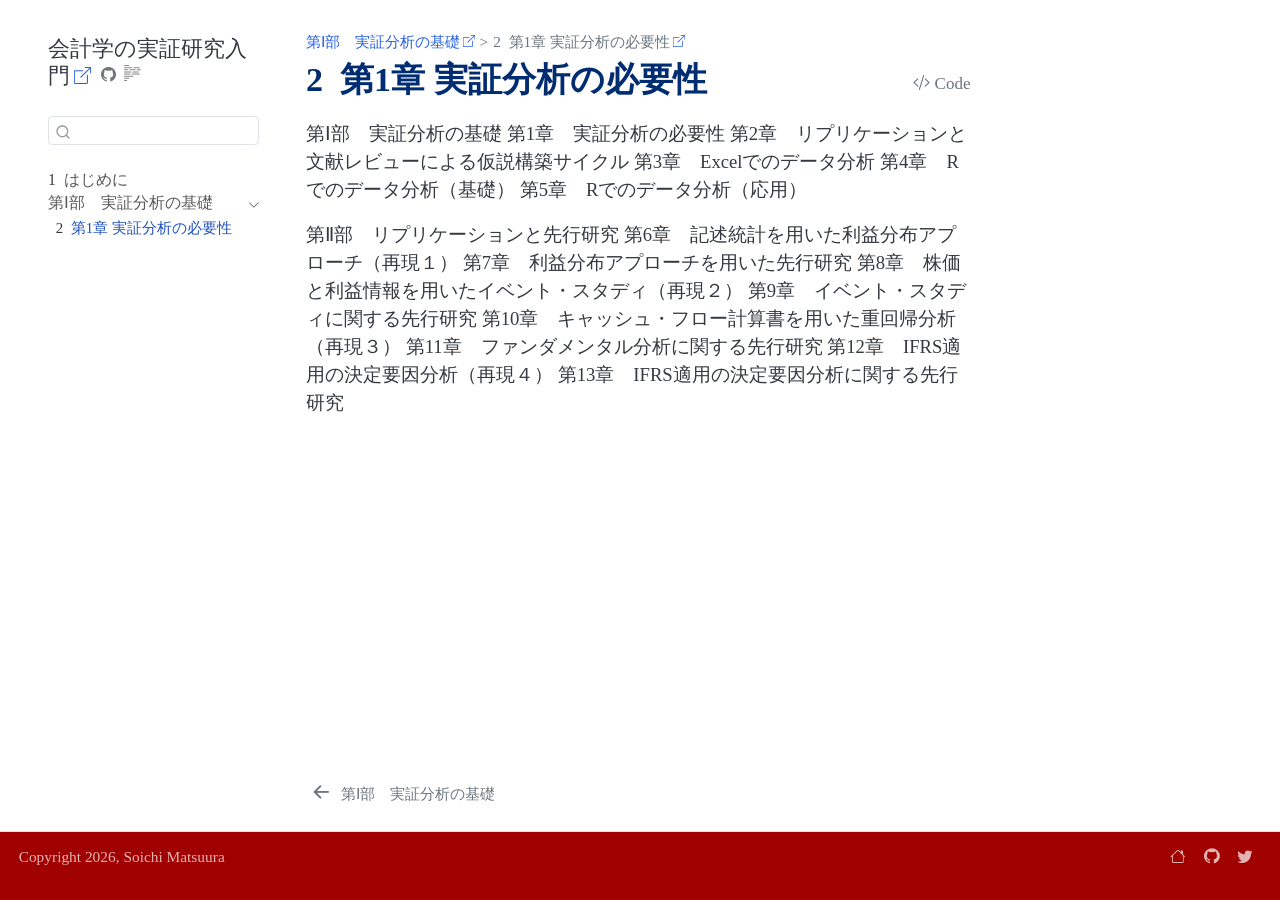
==== docs/chapter01.html @ 0e5f85ee "first commit" ====
<!DOCTYPE html>
<html xmlns="http://www.w3.org/1999/xhtml" lang="en" xml:lang="en"><head>

<meta charset="utf-8">
<meta name="generator" content="quarto-1.9.38">

<meta name="viewport" content="width=device-width, initial-scale=1.0, user-scalable=yes">

<meta name="author" content="Soichi Matsuura">

<title>2&nbsp; 第1章 実証分析の必要性 – 会計学の実証研究入門</title>
<style>
/* Default styles provided by pandoc.
** See https://pandoc.org/MANUAL.html#variables-for-html for config info.
*/
code{white-space: pre-wrap;}
span.smallcaps{font-variant: small-caps;}
div.columns{display: flex; gap: min(4vw, 1.5em);}
div.column{flex: auto; overflow-x: auto;}
div.hanging-indent{margin-left: 1.5em; text-indent: -1.5em;}
ul.task-list{list-style: none;}
ul.task-list li input[type="checkbox"] {
  width: 0.8em;
  margin: 0 0.8em 0.2em -1em; /* quarto-specific, see https://github.com/quarto-dev/quarto-cli/issues/4556 */ 
  vertical-align: middle;
}
/* CSS for syntax highlighting */
html { -webkit-text-size-adjust: 100%; }
pre > code.sourceCode { white-space: pre; position: relative; }
pre > code.sourceCode > span { display: inline-block; line-height: 1.25; }
pre > code.sourceCode > span:empty { height: 1.2em; }
.sourceCode { overflow: visible; }
code.sourceCode > span { color: inherit; text-decoration: inherit; }
div.sourceCode { margin: 1em 0; }
pre.sourceCode { margin: 0; }
@media screen {
div.sourceCode { overflow: auto; }
}
@media print {
pre > code.sourceCode { white-space: pre-wrap; }
pre > code.sourceCode > span { text-indent: -5em; padding-left: 5em; }
}
pre.numberSource code
  { counter-reset: source-line 0; }
pre.numberSource code > span
  { position: relative; left: -4em; counter-increment: source-line; }
pre.numberSource code > span > a:first-child::before
  { content: counter(source-line);
    position: relative; left: -1em; text-align: right; vertical-align: baseline;
    border: none; display: inline-block;
    -webkit-touch-callout: none; -webkit-user-select: none;
    -khtml-user-select: none; -moz-user-select: none;
    -ms-user-select: none; user-select: none;
    padding: 0 4px; width: 4em;
  }
pre.numberSource { margin-left: 3em;  padding-left: 4px; }
div.sourceCode
  {   }
@media screen {
pre > code.sourceCode > span > a:first-child::before { text-decoration: underline; }
}
</style>


<script src="site_libs/quarto-nav/quarto-nav.js"></script>
<script src="site_libs/quarto-nav/headroom.min.js"></script>
<script src="site_libs/clipboard/clipboard.min.js"></script>
<script src="site_libs/quarto-search/autocomplete.umd.js"></script>
<script src="site_libs/quarto-search/fuse.min.js"></script>
<script src="site_libs/quarto-search/quarto-search.js"></script>
<meta name="quarto:offset" content="./">
<link href="./part01.html" rel="prev">
<link href="./img/favicon.ico" rel="icon">
<script src="site_libs/quarto-html/quarto.js" type="module"></script>
<script src="site_libs/quarto-html/tabsets/tabsets.js" type="module"></script>
<script src="site_libs/quarto-html/popper.min.js"></script>
<script src="site_libs/quarto-html/tippy.umd.min.js"></script>
<script src="site_libs/quarto-html/anchor.min.js"></script>
<link href="site_libs/quarto-html/tippy.css" rel="stylesheet">
<link href="site_libs/quarto-html/quarto-syntax-highlighting-5cee525de9e9c723a0ffb6e8c3a362bc.css" rel="stylesheet" class="quarto-color-scheme" id="quarto-text-highlighting-styles">
<link href="site_libs/quarto-html/quarto-syntax-highlighting-dark-69f7bfc42f3ae9ab738005b1049d38df.css" rel="stylesheet" class="quarto-color-scheme quarto-color-alternate" id="quarto-text-highlighting-styles">
<link href="site_libs/quarto-html/quarto-syntax-highlighting-5cee525de9e9c723a0ffb6e8c3a362bc.css" rel="stylesheet" class="quarto-color-scheme-extra" id="quarto-text-highlighting-styles">
<script src="site_libs/bootstrap/bootstrap.min.js"></script>
<link href="site_libs/bootstrap/bootstrap-icons.css" rel="stylesheet">
<link href="site_libs/bootstrap/bootstrap-4821737fae1cfc579e75059a4b0a2faf.min.css" rel="stylesheet" append-hash="true" class="quarto-color-scheme" id="quarto-bootstrap" data-mode="light">
<link href="site_libs/bootstrap/bootstrap-dark-4821737fae1cfc579e75059a4b0a2faf.min.css" rel="stylesheet" append-hash="true" class="quarto-color-scheme quarto-color-alternate" id="quarto-bootstrap" data-mode="light">
<link href="site_libs/bootstrap/bootstrap-4821737fae1cfc579e75059a4b0a2faf.min.css" rel="stylesheet" append-hash="true" class="quarto-color-scheme-extra" id="quarto-bootstrap" data-mode="light">
<script id="quarto-search-options" type="application/json">{
  "location": "sidebar",
  "copy-button": false,
  "collapse-after": 3,
  "panel-placement": "start",
  "type": "textbox",
  "limit": 50,
  "keyboard-shortcut": [
    "f",
    "/",
    "s"
  ],
  "show-item-context": false,
  "language": {
    "search-no-results-text": "No results",
    "search-matching-documents-text": "matching documents",
    "search-copy-link-title": "Copy link to search",
    "search-hide-matches-text": "Hide additional matches",
    "search-more-match-text": "more match in this document",
    "search-more-matches-text": "more matches in this document",
    "search-clear-button-title": "Clear",
    "search-text-placeholder": "",
    "search-detached-cancel-button-title": "Cancel",
    "search-submit-button-title": "Submit",
    "search-label": "Search"
  }
}</script>


<meta name="twitter:title" content="2&nbsp; 第1章 実証分析の必要性 – 会計学の実証研究入門">
<meta name="twitter:description" content="">
<meta name="twitter:card" content="summary">
</head>

<body class="nav-sidebar floating quarto-light">

<div id="quarto-search-results"></div>
  <header id="quarto-header" class="headroom fixed-top">
  <nav class="quarto-secondary-nav">
    <div class="container-fluid d-flex">
      <button type="button" class="quarto-btn-toggle btn" data-bs-toggle="collapse" role="button" data-bs-target=".quarto-sidebar-collapse-item" aria-controls="quarto-sidebar" aria-expanded="false" aria-label="Toggle sidebar navigation" onclick="if (window.quartoToggleHeadroom) { window.quartoToggleHeadroom(); }">
        <i class="bi bi-layout-text-sidebar-reverse"></i>
      </button>
        <nav class="quarto-page-breadcrumbs" aria-label="breadcrumb"><ol class="breadcrumb"><li class="breadcrumb-item"><a href="./part01.html">第Ⅰ部　実証分析の基礎</a></li><li class="breadcrumb-item"><a href="./chapter01.html"><span class="chapter-number">2</span>&nbsp; <span class="chapter-title">第1章 実証分析の必要性</span></a></li></ol></nav>
        <a class="flex-grow-1" role="navigation" data-bs-toggle="collapse" data-bs-target=".quarto-sidebar-collapse-item" aria-controls="quarto-sidebar" aria-expanded="false" aria-label="Toggle sidebar navigation" onclick="if (window.quartoToggleHeadroom) { window.quartoToggleHeadroom(); }">      
        </a>
      <button type="button" class="btn quarto-search-button" aria-label="Search" onclick="window.quartoOpenSearch();">
        <i class="bi bi-search"></i>
      </button>
    </div>
  </nav>
</header>
<!-- content -->
<div id="quarto-content" class="quarto-container page-columns page-rows-contents page-layout-article">
<!-- sidebar -->
  <nav id="quarto-sidebar" class="sidebar collapse collapse-horizontal quarto-sidebar-collapse-item sidebar-navigation floating overflow-auto">
    <div class="pt-lg-2 mt-2 text-left sidebar-header">
    <div class="sidebar-title mb-0 py-0">
      <a href="./">会計学の実証研究入門</a> 
        <div class="sidebar-tools-main">
    <a href="https://github.com/ma2ura/Empirical_Accounting_Research/" title="Source Code" class="quarto-navigation-tool px-1" aria-label="Source Code"><i class="bi bi-github"></i></a>
  <a href="" class="quarto-reader-toggle quarto-navigation-tool px-1" onclick="window.quartoToggleReader(); return false;" title="Toggle reader mode">
  <div class="quarto-reader-toggle-btn">
  <i class="bi"></i>
  </div>
</a>
</div>
    </div>
      </div>
        <div class="mt-2 flex-shrink-0 align-items-center">
        <div class="sidebar-search">
        <div id="quarto-search" class="" title="Search"></div>
        </div>
        </div>
    <div class="sidebar-menu-container"> 
    <ul class="list-unstyled mt-1">
        <li class="sidebar-item">
  <div class="sidebar-item-container"> 
  <a href="./index.html" class="sidebar-item-text sidebar-link">
 <span class="menu-text"><span class="chapter-number">1</span>&nbsp; <span class="chapter-title">はじめに</span></span></a>
  </div>
</li>
        <li class="sidebar-item sidebar-item-section">
      <div class="sidebar-item-container"> 
            <a href="./part01.html" class="sidebar-item-text sidebar-link">
 <span class="menu-text">第Ⅰ部　実証分析の基礎</span></a>
          <a class="sidebar-item-toggle text-start" data-bs-toggle="collapse" data-bs-target="#quarto-sidebar-section-1" role="navigation" aria-expanded="true" aria-label="Toggle section">
            <i class="bi bi-chevron-right ms-2"></i>
          </a> 
      </div>
      <ul id="quarto-sidebar-section-1" class="collapse list-unstyled sidebar-section depth1 show">  
          <li class="sidebar-item">
  <div class="sidebar-item-container"> 
  <a href="./chapter01.html" class="sidebar-item-text sidebar-link active">
 <span class="menu-text"><span class="chapter-number">2</span>&nbsp; <span class="chapter-title">第1章 実証分析の必要性</span></span></a>
  </div>
</li>
      </ul>
  </li>
    </ul>
    </div>
    
</nav>
<div id="quarto-sidebar-glass" class="quarto-sidebar-collapse-item" data-bs-toggle="collapse" data-bs-target=".quarto-sidebar-collapse-item"></div>
<!-- margin-sidebar -->
    <div id="quarto-margin-sidebar" class="sidebar margin-sidebar zindex-bottom">
    </div>
<!-- main -->
<main class="content" id="quarto-document-content">

<header id="title-block-header" class="quarto-title-block default"><nav class="quarto-page-breadcrumbs quarto-title-breadcrumbs d-none d-lg-block" aria-label="breadcrumb"><ol class="breadcrumb"><li class="breadcrumb-item"><a href="./part01.html">第Ⅰ部　実証分析の基礎</a></li><li class="breadcrumb-item"><a href="./chapter01.html"><span class="chapter-number">2</span>&nbsp; <span class="chapter-title">第1章 実証分析の必要性</span></a></li></ol></nav>
<div class="quarto-title">
<div class="quarto-title-block"><div><h1 class="title"><span class="chapter-number">2</span>&nbsp; <span class="chapter-title">第1章 実証分析の必要性</span></h1><button type="button" class="btn code-tools-button" id="quarto-code-tools-source"><i class="bi"></i> Code</button></div></div>
</div>



<div class="quarto-title-meta">

    
  
    
  </div>
  


</header>


<p>第Ⅰ部　実証分析の基礎 第1章　実証分析の必要性 第2章　リプリケーションと文献レビューによる仮説構築サイクル 第3章　Excelでのデータ分析 第4章　Rでのデータ分析（基礎） 第5章　Rでのデータ分析（応用）</p>
<p>第Ⅱ部　リプリケーションと先行研究 第6章　記述統計を用いた利益分布アプローチ（再現１） 第7章　利益分布アプローチを用いた先行研究 第8章　株価と利益情報を用いたイベント・スタディ（再現２） 第9章　イベント・スタディに関する先行研究 第10章　キャッシュ・フロー計算書を用いた重回帰分析（再現３） 第11章　ファンダメンタル分析に関する先行研究 第12章　IFRS適用の決定要因分析（再現４） 第13章　IFRS適用の決定要因分析に関する先行研究</p>


<!-- -->


<a onclick="window.scrollTo(0, 0); return false;" role="button" id="quarto-back-to-top"><i class="bi bi-arrow-up"></i> Back to top</a></main> <!-- /main -->
<script id="quarto-html-after-body" type="application/javascript">
  window.document.addEventListener("DOMContentLoaded", function (event) {
    const icon = "";
    const anchorJS = new window.AnchorJS();
    anchorJS.options = {
      placement: 'right',
      icon: icon
    };
    anchorJS.add('.anchored');
    const isCodeAnnotation = (el) => {
      for (const clz of el.classList) {
        if (clz.startsWith('code-annotation-')) {                     
          return true;
        }
      }
      return false;
    }
    const onCopySuccess = function(e) {
      // button target
      const button = e.trigger;
      // don't keep focus
      button.blur();
      // flash "checked"
      button.classList.add('code-copy-button-checked');
      var currentTitle = button.getAttribute("title");
      button.setAttribute("title", "Copied!");
      let tooltip;
      if (window.bootstrap) {
        button.setAttribute("data-bs-toggle", "tooltip");
        button.setAttribute("data-bs-placement", "left");
        button.setAttribute("data-bs-title", "Copied!");
        tooltip = new bootstrap.Tooltip(button, 
          { trigger: "manual", 
            customClass: "code-copy-button-tooltip",
            offset: [0, -8]});
        tooltip.show();    
      }
      setTimeout(function() {
        if (tooltip) {
          tooltip.hide();
          button.removeAttribute("data-bs-title");
          button.removeAttribute("data-bs-toggle");
          button.removeAttribute("data-bs-placement");
        }
        button.setAttribute("title", currentTitle);
        button.classList.remove('code-copy-button-checked');
      }, 1000);
      // clear code selection
      e.clearSelection();
    }
    const getTextToCopy = function(trigger) {
      const outerScaffold = trigger.parentElement.cloneNode(true);
      const codeEl = outerScaffold.querySelector('code');
      for (const childEl of codeEl.children) {
        if (isCodeAnnotation(childEl)) {
          childEl.remove();
        }
      }
      return codeEl.innerText;
    }
    const clipboard = new window.ClipboardJS('.code-copy-button:not([data-in-quarto-modal])', {
      text: getTextToCopy
    });
    clipboard.on('success', onCopySuccess);
    if (window.document.getElementById('quarto-embedded-source-code-modal')) {
      const clipboardModal = new window.ClipboardJS('.code-copy-button[data-in-quarto-modal]', {
        text: getTextToCopy,
        container: window.document.getElementById('quarto-embedded-source-code-modal')
      });
      clipboardModal.on('success', onCopySuccess);
    }
    const viewSource = window.document.getElementById('quarto-view-source') ||
                       window.document.getElementById('quarto-code-tools-source');
    if (viewSource) {
      const sourceUrl = viewSource.getAttribute("data-quarto-source-url");
      viewSource.addEventListener("click", function(e) {
        if (sourceUrl) {
          // rstudio viewer pane
          if (/\bcapabilities=\b/.test(window.location)) {
            window.open(sourceUrl);
          } else {
            window.location.href = sourceUrl;
          }
        } else {
          const modal = new bootstrap.Modal(document.getElementById('quarto-embedded-source-code-modal'));
          modal.show();
        }
        return false;
      });
    }
    function toggleCodeHandler(show) {
      return function(e) {
        const detailsSrc = window.document.querySelectorAll(".cell > details > .sourceCode");
        for (let i=0; i<detailsSrc.length; i++) {
          const details = detailsSrc[i].parentElement;
          if (show) {
            details.open = true;
          } else {
            details.removeAttribute("open");
          }
        }
        const cellCodeDivs = window.document.querySelectorAll(".cell > .sourceCode");
        const fromCls = show ? "hidden" : "unhidden";
        const toCls = show ? "unhidden" : "hidden";
        for (let i=0; i<cellCodeDivs.length; i++) {
          const codeDiv = cellCodeDivs[i];
          if (codeDiv.classList.contains(fromCls)) {
            codeDiv.classList.remove(fromCls);
            codeDiv.classList.add(toCls);
          } 
        }
        return false;
      }
    }
    const hideAllCode = window.document.getElementById("quarto-hide-all-code");
    if (hideAllCode) {
      hideAllCode.addEventListener("click", toggleCodeHandler(false));
    }
    const showAllCode = window.document.getElementById("quarto-show-all-code");
    if (showAllCode) {
      showAllCode.addEventListener("click", toggleCodeHandler(true));
    }
      var localhostRegex = new RegExp(/^(?:http|https):\/\/localhost\:?[0-9]*\//);
      var mailtoRegex = new RegExp(/^mailto:/);
        var filterRegex = new RegExp("https:\/\/so-ichi\.com");
      var isInternal = (href) => {
          return filterRegex.test(href) || localhostRegex.test(href) || mailtoRegex.test(href);
      }
      // Inspect non-navigation links and adorn them if external
     var links = window.document.querySelectorAll('a[href]:not(.nav-link):not(.navbar-brand):not(.toc-action):not(.sidebar-link):not(.sidebar-item-toggle):not(.pagination-link):not(.no-external):not([aria-hidden]):not(.dropdown-item):not(.quarto-navigation-tool):not(.about-link)');
      for (var i=0; i<links.length; i++) {
        const link = links[i];
        if (!isInternal(link.href)) {
          // undo the damage that might have been done by quarto-nav.js in the case of
          // links that we want to consider external
          if (link.dataset.originalHref !== undefined) {
            link.href = link.dataset.originalHref;
          }
            // default icon
            link.classList.add("external");
        }
      }
    function tippyHover(el, contentFn, onTriggerFn, onUntriggerFn) {
      const config = {
        allowHTML: true,
        maxWidth: 500,
        delay: 100,
        arrow: false,
        appendTo: function(el) {
            return el.parentElement;
        },
        interactive: true,
        interactiveBorder: 10,
        theme: 'quarto',
        placement: 'bottom-start',
      };
      if (contentFn) {
        config.content = contentFn;
      }
      if (onTriggerFn) {
        config.onTrigger = onTriggerFn;
      }
      if (onUntriggerFn) {
        config.onUntrigger = onUntriggerFn;
      }
      window.tippy(el, config); 
    }
    const noterefs = window.document.querySelectorAll('a[role="doc-noteref"]');
    for (var i=0; i<noterefs.length; i++) {
      const ref = noterefs[i];
      tippyHover(ref, function() {
        // use id or data attribute instead here
        let href = ref.getAttribute('data-footnote-href') || ref.getAttribute('href');
        try { href = new URL(href).hash; } catch {}
        const id = href.replace(/^#\/?/, "");
        const note = window.document.getElementById(id);
        if (note) {
          return note.innerHTML;
        } else {
          return "";
        }
      });
    }
    const xrefs = window.document.querySelectorAll('a.quarto-xref');
    const processXRef = (id, note) => {
      // Strip column container classes
      const stripColumnClz = (el) => {
        el.classList.remove("page-full", "page-columns");
        if (el.children) {
          for (const child of el.children) {
            stripColumnClz(child);
          }
        }
      }
      stripColumnClz(note)
      if (id === null || id.startsWith('sec-')) {
        // Special case sections, only their first couple elements
        const container = document.createElement("div");
        if (note.children && note.children.length > 2) {
          container.appendChild(note.children[0].cloneNode(true));
          for (let i = 1; i < note.children.length; i++) {
            const child = note.children[i];
            if (child.tagName === "P" && child.innerText === "") {
              continue;
            } else {
              container.appendChild(child.cloneNode(true));
              break;
            }
          }
          if (window.Quarto?.typesetMath) {
            window.Quarto.typesetMath(container);
          }
          return container.innerHTML
        } else {
          if (window.Quarto?.typesetMath) {
            window.Quarto.typesetMath(note);
          }
          return note.innerHTML;
        }
      } else {
        // Remove any anchor links if they are present
        const anchorLink = note.querySelector('a.anchorjs-link');
        if (anchorLink) {
          anchorLink.remove();
        }
        if (window.Quarto?.typesetMath) {
          window.Quarto.typesetMath(note);
        }
        if (note.classList.contains("callout")) {
          return note.outerHTML;
        } else {
          return note.innerHTML;
        }
      }
    }
    for (var i=0; i<xrefs.length; i++) {
      const xref = xrefs[i];
      tippyHover(xref, undefined, function(instance) {
        instance.disable();
        let url = xref.getAttribute('href');
        let hash = undefined; 
        if (url.startsWith('#')) {
          hash = url;
        } else {
          try { hash = new URL(url).hash; } catch {}
        }
        if (hash) {
          const id = hash.replace(/^#\/?/, "");
          const note = window.document.getElementById(id);
          if (note !== null) {
            try {
              const html = processXRef(id, note.cloneNode(true));
              instance.setContent(html);
            } finally {
              instance.enable();
              instance.show();
            }
          } else {
            // See if we can fetch this
            fetch(url.split('#')[0])
            .then(res => res.text())
            .then(html => {
              const parser = new DOMParser();
              const htmlDoc = parser.parseFromString(html, "text/html");
              const note = htmlDoc.getElementById(id);
              if (note !== null) {
                const html = processXRef(id, note);
                instance.setContent(html);
              } 
            }).finally(() => {
              instance.enable();
              instance.show();
            });
          }
        } else {
          // See if we can fetch a full url (with no hash to target)
          // This is a special case and we should probably do some content thinning / targeting
          fetch(url)
          .then(res => res.text())
          .then(html => {
            const parser = new DOMParser();
            const htmlDoc = parser.parseFromString(html, "text/html");
            const note = htmlDoc.querySelector('main.content');
            if (note !== null) {
              // This should only happen for chapter cross references
              // (since there is no id in the URL)
              // remove the first header
              if (note.children.length > 0 && note.children[0].tagName === "HEADER") {
                note.children[0].remove();
              }
              const html = processXRef(null, note);
              instance.setContent(html);
            } 
          }).finally(() => {
            instance.enable();
            instance.show();
          });
        }
      }, function(instance) {
      });
    }
        let selectedAnnoteEl;
        const selectorForAnnotation = ( cell, annotation) => {
          let cellAttr = 'data-code-cell="' + cell + '"';
          let lineAttr = 'data-code-annotation="' +  annotation + '"';
          const selector = 'span[' + cellAttr + '][' + lineAttr + ']';
          return selector;
        }
        const selectCodeLines = (annoteEl) => {
          const doc = window.document;
          const targetCell = annoteEl.getAttribute("data-target-cell");
          const targetAnnotation = annoteEl.getAttribute("data-target-annotation");
          const annoteSpan = window.document.querySelector(selectorForAnnotation(targetCell, targetAnnotation));
          const lines = annoteSpan.getAttribute("data-code-lines").split(",");
          const lineIds = lines.map((line) => {
            return targetCell + "-" + line;
          })
          let top = null;
          let height = null;
          let parent = null;
          if (lineIds.length > 0) {
              //compute the position of the single el (top and bottom and make a div)
              const el = window.document.getElementById(lineIds[0]);
              top = el.offsetTop;
              height = el.offsetHeight;
              parent = el.parentElement.parentElement;
            if (lineIds.length > 1) {
              const lastEl = window.document.getElementById(lineIds[lineIds.length - 1]);
              const bottom = lastEl.offsetTop + lastEl.offsetHeight;
              height = bottom - top;
            }
            if (top !== null && height !== null && parent !== null) {
              // cook up a div (if necessary) and position it 
              let div = window.document.getElementById("code-annotation-line-highlight");
              if (div === null) {
                div = window.document.createElement("div");
                div.setAttribute("id", "code-annotation-line-highlight");
                div.style.position = 'absolute';
                parent.appendChild(div);
              }
              div.style.top = top - 2 + "px";
              div.style.height = height + 4 + "px";
              div.style.left = 0;
              let gutterDiv = window.document.getElementById("code-annotation-line-highlight-gutter");
              if (gutterDiv === null) {
                gutterDiv = window.document.createElement("div");
                gutterDiv.setAttribute("id", "code-annotation-line-highlight-gutter");
                gutterDiv.style.position = 'absolute';
                const codeCell = window.document.getElementById(targetCell);
                const gutter = codeCell.querySelector('.code-annotation-gutter');
                gutter.appendChild(gutterDiv);
              }
              gutterDiv.style.top = top - 2 + "px";
              gutterDiv.style.height = height + 4 + "px";
            }
            selectedAnnoteEl = annoteEl;
          }
        };
        const unselectCodeLines = () => {
          const elementsIds = ["code-annotation-line-highlight", "code-annotation-line-highlight-gutter"];
          elementsIds.forEach((elId) => {
            const div = window.document.getElementById(elId);
            if (div) {
              div.remove();
            }
          });
          selectedAnnoteEl = undefined;
        };
          // Handle positioning of the toggle
      window.addEventListener(
        "resize",
        throttle(() => {
          elRect = undefined;
          if (selectedAnnoteEl) {
            selectCodeLines(selectedAnnoteEl);
          }
        }, 10)
      );
      function throttle(fn, ms) {
      let throttle = false;
      let timer;
        return (...args) => {
          if(!throttle) { // first call gets through
              fn.apply(this, args);
              throttle = true;
          } else { // all the others get throttled
              if(timer) clearTimeout(timer); // cancel #2
              timer = setTimeout(() => {
                fn.apply(this, args);
                timer = throttle = false;
              }, ms);
          }
        };
      }
        // Attach click handler to the DT
        const annoteDls = window.document.querySelectorAll('dt[data-target-cell]');
        for (const annoteDlNode of annoteDls) {
          annoteDlNode.addEventListener('click', (event) => {
            const clickedEl = event.target;
            if (clickedEl !== selectedAnnoteEl) {
              unselectCodeLines();
              const activeEl = window.document.querySelector('dt[data-target-cell].code-annotation-active');
              if (activeEl) {
                activeEl.classList.remove('code-annotation-active');
              }
              selectCodeLines(clickedEl);
              clickedEl.classList.add('code-annotation-active');
            } else {
              // Unselect the line
              unselectCodeLines();
              clickedEl.classList.remove('code-annotation-active');
            }
          });
        }
    const findCites = (el) => {
      const parentEl = el.parentElement;
      if (parentEl) {
        const cites = parentEl.dataset.cites;
        if (cites) {
          return {
            el,
            cites: cites.split(' ')
          };
        } else {
          return findCites(el.parentElement)
        }
      } else {
        return undefined;
      }
    };
    var bibliorefs = window.document.querySelectorAll('a[role="doc-biblioref"]');
    for (var i=0; i<bibliorefs.length; i++) {
      const ref = bibliorefs[i];
      const citeInfo = findCites(ref);
      if (citeInfo) {
        tippyHover(citeInfo.el, function() {
          var popup = window.document.createElement('div');
          citeInfo.cites.forEach(function(cite) {
            var citeDiv = window.document.createElement('div');
            citeDiv.classList.add('hanging-indent');
            citeDiv.classList.add('csl-entry');
            var biblioDiv = window.document.getElementById('ref-' + cite);
            if (biblioDiv) {
              citeDiv.innerHTML = biblioDiv.innerHTML;
            }
            popup.appendChild(citeDiv);
          });
          return popup.innerHTML;
        });
      }
    }
  });
  </script>
<nav class="page-navigation">
  <div class="nav-page nav-page-previous">
      <a href="./part01.html" class="pagination-link" aria-label="第Ⅰ部　実証分析の基礎">
        <i class="bi bi-arrow-left-short"></i> <span class="nav-page-text">第Ⅰ部　実証分析の基礎</span>
      </a>          
  </div>
  <div class="nav-page nav-page-next">
  </div>
</nav><div class="modal fade" id="quarto-embedded-source-code-modal" tabindex="-1" aria-labelledby="quarto-embedded-source-code-modal-label" aria-hidden="true"><div class="modal-dialog modal-dialog-scrollable"><div class="modal-content"><div class="modal-header"><h5 class="modal-title" id="quarto-embedded-source-code-modal-label">Source Code</h5><button class="btn-close" data-bs-dismiss="modal"></button></div><div class="modal-body"><div class="">
<div class="code-copy-outer-scaffold"><div class="sourceCode" id="cb1" data-shortcodes="false"><pre class="sourceCode numberSource markdown number-lines code-with-copy"><code class="sourceCode markdown"><span id="cb1-1"><a href="#cb1-1"></a><span class="fu">## 第1章 実証分析の必要性</span></span>
<span id="cb1-2"><a href="#cb1-2"></a></span>
<span id="cb1-3"><a href="#cb1-3"></a>第Ⅰ部　実証分析の基礎</span>
<span id="cb1-4"><a href="#cb1-4"></a>第1章　実証分析の必要性</span>
<span id="cb1-5"><a href="#cb1-5"></a>第2章　リプリケーションと文献レビューによる仮説構築サイクル</span>
<span id="cb1-6"><a href="#cb1-6"></a>第3章　Excelでのデータ分析</span>
<span id="cb1-7"><a href="#cb1-7"></a>第4章　Rでのデータ分析（基礎）</span>
<span id="cb1-8"><a href="#cb1-8"></a>第5章　Rでのデータ分析（応用）</span>
<span id="cb1-9"><a href="#cb1-9"></a></span>
<span id="cb1-10"><a href="#cb1-10"></a>第Ⅱ部　リプリケーションと先行研究</span>
<span id="cb1-11"><a href="#cb1-11"></a>第6章　記述統計を用いた利益分布アプローチ（再現１）</span>
<span id="cb1-12"><a href="#cb1-12"></a>第7章　利益分布アプローチを用いた先行研究</span>
<span id="cb1-13"><a href="#cb1-13"></a>第8章　株価と利益情報を用いたイベント・スタディ（再現２）</span>
<span id="cb1-14"><a href="#cb1-14"></a>第9章　イベント・スタディに関する先行研究</span>
<span id="cb1-15"><a href="#cb1-15"></a>第10章　キャッシュ・フロー計算書を用いた重回帰分析（再現３）</span>
<span id="cb1-16"><a href="#cb1-16"></a>第11章　ファンダメンタル分析に関する先行研究</span>
<span id="cb1-17"><a href="#cb1-17"></a>第12章　IFRS適用の決定要因分析（再現４）</span>
<span id="cb1-18"><a href="#cb1-18"></a>第13章　IFRS適用の決定要因分析に関する先行研究</span></code></pre></div><button title="Copy to Clipboard" class="code-copy-button" data-in-quarto-modal=""><i class="bi"></i></button></div>
</div></div></div></div></div>
</div> <!-- /content -->
<footer class="footer">
  <div class="nav-footer">
    <div class="nav-footer-left">
<p>Copyright 2026, Soichi Matsuura</p>
</div>   
    <div class="nav-footer-center">
      &nbsp;
    </div>
    <div class="nav-footer-right">
      <ul class="footer-items list-unstyled">
    <li class="nav-item compact">
    <a class="nav-link" href="https://so-ichi.com/r.html">
      <i class="bi bi-house" role="img">
</i> 
    </a>
  </li>  
    <li class="nav-item compact">
    <a class="nav-link" href="https://github.com/ma2ura">
      <i class="bi bi-github" role="img">
</i> 
    </a>
  </li>  
    <li class="nav-item compact">
    <a class="nav-link" href="https://twitter.com/matsuura_rits">
      <i class="bi bi-twitter" role="img" aria-label="Twitter">
</i> 
    </a>
  </li>  
</ul>
    </div>
  </div>
</footer>




</body></html>
---- docs/site_libs/quarto-html/tippy.css ----
.tippy-box[data-animation=fade][data-state=hidden]{opacity:0}[data-tippy-root]{max-width:calc(100vw - 10px)}.tippy-box{position:relative;background-color:#333;color:#fff;border-radius:4px;font-size:14px;line-height:1.4;white-space:normal;outline:0;transition-property:transform,visibility,opacity}.tippy-box[data-placement^=top]>.tippy-arrow{bottom:0}.tippy-box[data-placement^=top]>.tippy-arrow:before{bottom:-7px;left:0;border-width:8px 8px 0;border-top-color:initial;transform-origin:center top}.tippy-box[data-placement^=bottom]>.tippy-arrow{top:0}.tippy-box[data-placement^=bottom]>.tippy-arrow:before{top:-7px;left:0;border-width:0 8px 8px;border-bottom-color:initial;transform-origin:center bottom}.tippy-box[data-placement^=left]>.tippy-arrow{right:0}.tippy-box[data-placement^=left]>.tippy-arrow:before{border-width:8px 0 8px 8px;border-left-color:initial;right:-7px;transform-origin:center left}.tippy-box[data-placement^=right]>.tippy-arrow{left:0}.tippy-box[data-placement^=right]>.tippy-arrow:before{left:-7px;border-width:8px 8px 8px 0;border-right-color:initial;transform-origin:center right}.tippy-box[data-inertia][data-state=visible]{transition-timing-function:cubic-bezier(.54,1.5,.38,1.11)}.tippy-arrow{width:16px;height:16px;color:#333}.tippy-arrow:before{content:"";position:absolute;border-color:transparent;border-style:solid}.tippy-content{position:relative;padding:5px 9px;z-index:1}
---- docs/site_libs/quarto-html/quarto-syntax-highlighting-5cee525de9e9c723a0ffb6e8c3a362bc.css ----
/* quarto syntax highlight colors */
:root {
  --quarto-hl-ot-color: #003B4F;
  --quarto-hl-at-color: #657422;
  --quarto-hl-ss-color: #20794D;
  --quarto-hl-an-color: #5E5E5E;
  --quarto-hl-fu-color: #4758AB;
  --quarto-hl-st-color: #20794D;
  --quarto-hl-cf-color: #003B4F;
  --quarto-hl-op-color: #5E5E5E;
  --quarto-hl-er-color: #AD0000;
  --quarto-hl-bn-color: #AD0000;
  --quarto-hl-al-color: #AD0000;
  --quarto-hl-va-color: #111111;
  --quarto-hl-bu-color: inherit;
  --quarto-hl-ex-color: inherit;
  --quarto-hl-pp-color: #AD0000;
  --quarto-hl-in-color: #5E5E5E;
  --quarto-hl-vs-color: #20794D;
  --quarto-hl-wa-color: #5E5E5E;
  --quarto-hl-do-color: #5E5E5E;
  --quarto-hl-im-color: #00769E;
  --quarto-hl-ch-color: #20794D;
  --quarto-hl-dt-color: #AD0000;
  --quarto-hl-fl-color: #AD0000;
  --quarto-hl-co-color: #5E5E5E;
  --quarto-hl-cv-color: #5E5E5E;
  --quarto-hl-cn-color: #8f5902;
  --quarto-hl-sc-color: #5E5E5E;
  --quarto-hl-dv-color: #AD0000;
  --quarto-hl-kw-color: #003B4F;
}

/* other quarto variables */
:root {
  --quarto-font-monospace: 0xProto;
}

/* syntax highlight based on Pandoc's rules */
pre > code.sourceCode > span {
  color: #003B4F;
}

code.sourceCode > span {
  color: #003B4F;
}

div.sourceCode,
div.sourceCode pre.sourceCode {
  color: #003B4F;
}

/* Normal */
code span {
  color: #003B4F;
}

/* Alert */
code span.al {
  color: #AD0000;
  font-style: inherit;
}

/* Annotation */
code span.an {
  color: #5E5E5E;
  font-style: inherit;
}

/* Attribute */
code span.at {
  color: #657422;
  font-style: inherit;
}

/* BaseN */
code span.bn {
  color: #AD0000;
  font-style: inherit;
}

/* BuiltIn */
code span.bu {
  font-style: inherit;
}

/* ControlFlow */
code span.cf {
  color: #003B4F;
  font-weight: bold;
  font-style: inherit;
}

/* Char */
code span.ch {
  color: #20794D;
  font-style: inherit;
}

/* Constant */
code span.cn {
  color: #8f5902;
  font-style: inherit;
}

/* Comment */
code span.co {
  color: #5E5E5E;
  font-style: inherit;
}

/* CommentVar */
code span.cv {
  color: #5E5E5E;
  font-style: italic;
}

/* Documentation */
code span.do {
  color: #5E5E5E;
  font-style: italic;
}

/* DataType */
code span.dt {
  color: #AD0000;
  font-style: inherit;
}

/* DecVal */
code span.dv {
  color: #AD0000;
  font-style: inherit;
}

/* Error */
code span.er {
  color: #AD0000;
  font-style: inherit;
}

/* Extension */
code span.ex {
  font-style: inherit;
}

/* Float */
code span.fl {
  color: #AD0000;
  font-style: inherit;
}

/* Function */
code span.fu {
  color: #4758AB;
  font-style: inherit;
}

/* Import */
code span.im {
  color: #00769E;
  font-style: inherit;
}

/* Information */
code span.in {
  color: #5E5E5E;
  font-style: inherit;
}

/* Keyword */
code span.kw {
  color: #003B4F;
  font-weight: bold;
  font-style: inherit;
}

/* Operator */
code span.op {
  color: #5E5E5E;
  font-style: inherit;
}

/* Other */
code span.ot {
  color: #003B4F;
  font-style: inherit;
}

/* Preprocessor */
code span.pp {
  color: #AD0000;
  font-style: inherit;
}

/* SpecialChar */
code span.sc {
  color: #5E5E5E;
  font-style: inherit;
}

/* SpecialString */
code span.ss {
  color: #20794D;
  font-style: inherit;
}

/* String */
code span.st {
  color: #20794D;
  font-style: inherit;
}

/* Variable */
code span.va {
  color: #111111;
  font-style: inherit;
}

/* VerbatimString */
code span.vs {
  color: #20794D;
  font-style: inherit;
}

/* Warning */
code span.wa {
  color: #5E5E5E;
  font-style: italic;
}

.prevent-inlining {
  content: "</";
}

/*# sourceMappingURL=439d6ad1e288a040be6b04413c224dea.css.map */
---- docs/site_libs/quarto-html/quarto-syntax-highlighting-dark-69f7bfc42f3ae9ab738005b1049d38df.css ----
/* quarto syntax highlight colors */
:root {
  --quarto-hl-al-color: #f07178;
  --quarto-hl-an-color: #d4d0ab;
  --quarto-hl-at-color: #00e0e0;
  --quarto-hl-bn-color: #d4d0ab;
  --quarto-hl-bu-color: #abe338;
  --quarto-hl-ch-color: #abe338;
  --quarto-hl-co-color: #f8f8f2;
  --quarto-hl-cv-color: #ffd700;
  --quarto-hl-cn-color: #ffd700;
  --quarto-hl-cf-color: #ffa07a;
  --quarto-hl-dt-color: #ffa07a;
  --quarto-hl-dv-color: #d4d0ab;
  --quarto-hl-do-color: #f8f8f2;
  --quarto-hl-er-color: #f07178;
  --quarto-hl-ex-color: #00e0e0;
  --quarto-hl-fl-color: #d4d0ab;
  --quarto-hl-fu-color: #ffa07a;
  --quarto-hl-im-color: #abe338;
  --quarto-hl-in-color: #d4d0ab;
  --quarto-hl-kw-color: #ffa07a;
  --quarto-hl-op-color: #ffa07a;
  --quarto-hl-ot-color: #00e0e0;
  --quarto-hl-pp-color: #dcc6e0;
  --quarto-hl-re-color: #00e0e0;
  --quarto-hl-sc-color: #abe338;
  --quarto-hl-ss-color: #abe338;
  --quarto-hl-st-color: #abe338;
  --quarto-hl-va-color: #00e0e0;
  --quarto-hl-vs-color: #abe338;
  --quarto-hl-wa-color: #dcc6e0;
}

/* other quarto variables */
:root {
  --quarto-font-monospace: 0xProto;
}

/* syntax highlight based on Pandoc's rules */
pre > code.sourceCode > span {
  color: #f8f8f2;
}

code.sourceCode > span {
  color: #f8f8f2;
}

div.sourceCode,
div.sourceCode pre.sourceCode {
  color: #f8f8f2;
}

/* Normal */
code span {
  color: #f8f8f2;
}

/* Alert */
code span.al {
  color: #f07178;
}

/* Annotation */
code span.an {
  color: #d4d0ab;
}

/* Attribute */
code span.at {
  color: #00e0e0;
}

/* BaseN */
code span.bn {
  color: #d4d0ab;
}

/* BuiltIn */
code span.bu {
  color: #abe338;
}

/* ControlFlow */
code span.cf {
  font-weight: bold;
  color: #ffa07a;
}

/* Char */
code span.ch {
  color: #abe338;
}

/* Constant */
code span.cn {
  color: #ffd700;
}

/* Comment */
code span.co {
  font-style: italic;
  color: #f8f8f2;
}

/* CommentVar */
code span.cv {
  color: #ffd700;
}

/* Documentation */
code span.do {
  color: #f8f8f2;
}

/* DataType */
code span.dt {
  color: #ffa07a;
}

/* DecVal */
code span.dv {
  color: #d4d0ab;
}

/* Error */
code span.er {
  color: #f07178;
  text-decoration: underline;
}

/* Extension */
code span.ex {
  font-weight: bold;
  color: #00e0e0;
}

/* Float */
code span.fl {
  color: #d4d0ab;
}

/* Function */
code span.fu {
  color: #ffa07a;
}

/* Import */
code span.im {
  color: #abe338;
}

/* Information */
code span.in {
  color: #d4d0ab;
}

/* Keyword */
code span.kw {
  font-weight: bold;
  color: #ffa07a;
}

/* Operator */
code span.op {
  color: #ffa07a;
}

/* Other */
code span.ot {
  color: #00e0e0;
}

/* Preprocessor */
code span.pp {
  color: #dcc6e0;
}

/* RegionMarker */
code span.re {
  background-color: #f8f8f2;
  color: #00e0e0;
}

/* SpecialChar */
code span.sc {
  color: #abe338;
}

/* SpecialString */
code span.ss {
  color: #abe338;
}

/* String */
code span.st {
  color: #abe338;
}

/* Variable */
code span.va {
  color: #00e0e0;
}

/* VerbatimString */
code span.vs {
  color: #abe338;
}

/* Warning */
code span.wa {
  color: #dcc6e0;
}

.prevent-inlining {
  content: "</";
}

/*# sourceMappingURL=26ea41bfd780b6dd30c4fbd3717ad7f4.css.map */
---- docs/site_libs/quarto-html/quarto-syntax-highlighting-5cee525de9e9c723a0ffb6e8c3a362bc.css ----
/* quarto syntax highlight colors */
:root {
  --quarto-hl-ot-color: #003B4F;
  --quarto-hl-at-color: #657422;
  --quarto-hl-ss-color: #20794D;
  --quarto-hl-an-color: #5E5E5E;
  --quarto-hl-fu-color: #4758AB;
  --quarto-hl-st-color: #20794D;
  --quarto-hl-cf-color: #003B4F;
  --quarto-hl-op-color: #5E5E5E;
  --quarto-hl-er-color: #AD0000;
  --quarto-hl-bn-color: #AD0000;
  --quarto-hl-al-color: #AD0000;
  --quarto-hl-va-color: #111111;
  --quarto-hl-bu-color: inherit;
  --quarto-hl-ex-color: inherit;
  --quarto-hl-pp-color: #AD0000;
  --quarto-hl-in-color: #5E5E5E;
  --quarto-hl-vs-color: #20794D;
  --quarto-hl-wa-color: #5E5E5E;
  --quarto-hl-do-color: #5E5E5E;
  --quarto-hl-im-color: #00769E;
  --quarto-hl-ch-color: #20794D;
  --quarto-hl-dt-color: #AD0000;
  --quarto-hl-fl-color: #AD0000;
  --quarto-hl-co-color: #5E5E5E;
  --quarto-hl-cv-color: #5E5E5E;
  --quarto-hl-cn-color: #8f5902;
  --quarto-hl-sc-color: #5E5E5E;
  --quarto-hl-dv-color: #AD0000;
  --quarto-hl-kw-color: #003B4F;
}

/* other quarto variables */
:root {
  --quarto-font-monospace: 0xProto;
}

/* syntax highlight based on Pandoc's rules */
pre > code.sourceCode > span {
  color: #003B4F;
}

code.sourceCode > span {
  color: #003B4F;
}

div.sourceCode,
div.sourceCode pre.sourceCode {
  color: #003B4F;
}

/* Normal */
code span {
  color: #003B4F;
}

/* Alert */
code span.al {
  color: #AD0000;
  font-style: inherit;
}

/* Annotation */
code span.an {
  color: #5E5E5E;
  font-style: inherit;
}

/* Attribute */
code span.at {
  color: #657422;
  font-style: inherit;
}

/* BaseN */
code span.bn {
  color: #AD0000;
  font-style: inherit;
}

/* BuiltIn */
code span.bu {
  font-style: inherit;
}

/* ControlFlow */
code span.cf {
  color: #003B4F;
  font-weight: bold;
  font-style: inherit;
}

/* Char */
code span.ch {
  color: #20794D;
  font-style: inherit;
}

/* Constant */
code span.cn {
  color: #8f5902;
  font-style: inherit;
}

/* Comment */
code span.co {
  color: #5E5E5E;
  font-style: inherit;
}

/* CommentVar */
code span.cv {
  color: #5E5E5E;
  font-style: italic;
}

/* Documentation */
code span.do {
  color: #5E5E5E;
  font-style: italic;
}

/* DataType */
code span.dt {
  color: #AD0000;
  font-style: inherit;
}

/* DecVal */
code span.dv {
  color: #AD0000;
  font-style: inherit;
}

/* Error */
code span.er {
  color: #AD0000;
  font-style: inherit;
}

/* Extension */
code span.ex {
  font-style: inherit;
}

/* Float */
code span.fl {
  color: #AD0000;
  font-style: inherit;
}

/* Function */
code span.fu {
  color: #4758AB;
  font-style: inherit;
}

/* Import */
code span.im {
  color: #00769E;
  font-style: inherit;
}

/* Information */
code span.in {
  color: #5E5E5E;
  font-style: inherit;
}

/* Keyword */
code span.kw {
  color: #003B4F;
  font-weight: bold;
  font-style: inherit;
}

/* Operator */
code span.op {
  color: #5E5E5E;
  font-style: inherit;
}

/* Other */
code span.ot {
  color: #003B4F;
  font-style: inherit;
}

/* Preprocessor */
code span.pp {
  color: #AD0000;
  font-style: inherit;
}

/* SpecialChar */
code span.sc {
  color: #5E5E5E;
  font-style: inherit;
}

/* SpecialString */
code span.ss {
  color: #20794D;
  font-style: inherit;
}

/* String */
code span.st {
  color: #20794D;
  font-style: inherit;
}

/* Variable */
code span.va {
  color: #111111;
  font-style: inherit;
}

/* VerbatimString */
code span.vs {
  color: #20794D;
  font-style: inherit;
}

/* Warning */
code span.wa {
  color: #5E5E5E;
  font-style: italic;
}

.prevent-inlining {
  content: "</";
}

/*# sourceMappingURL=439d6ad1e288a040be6b04413c224dea.css.map */
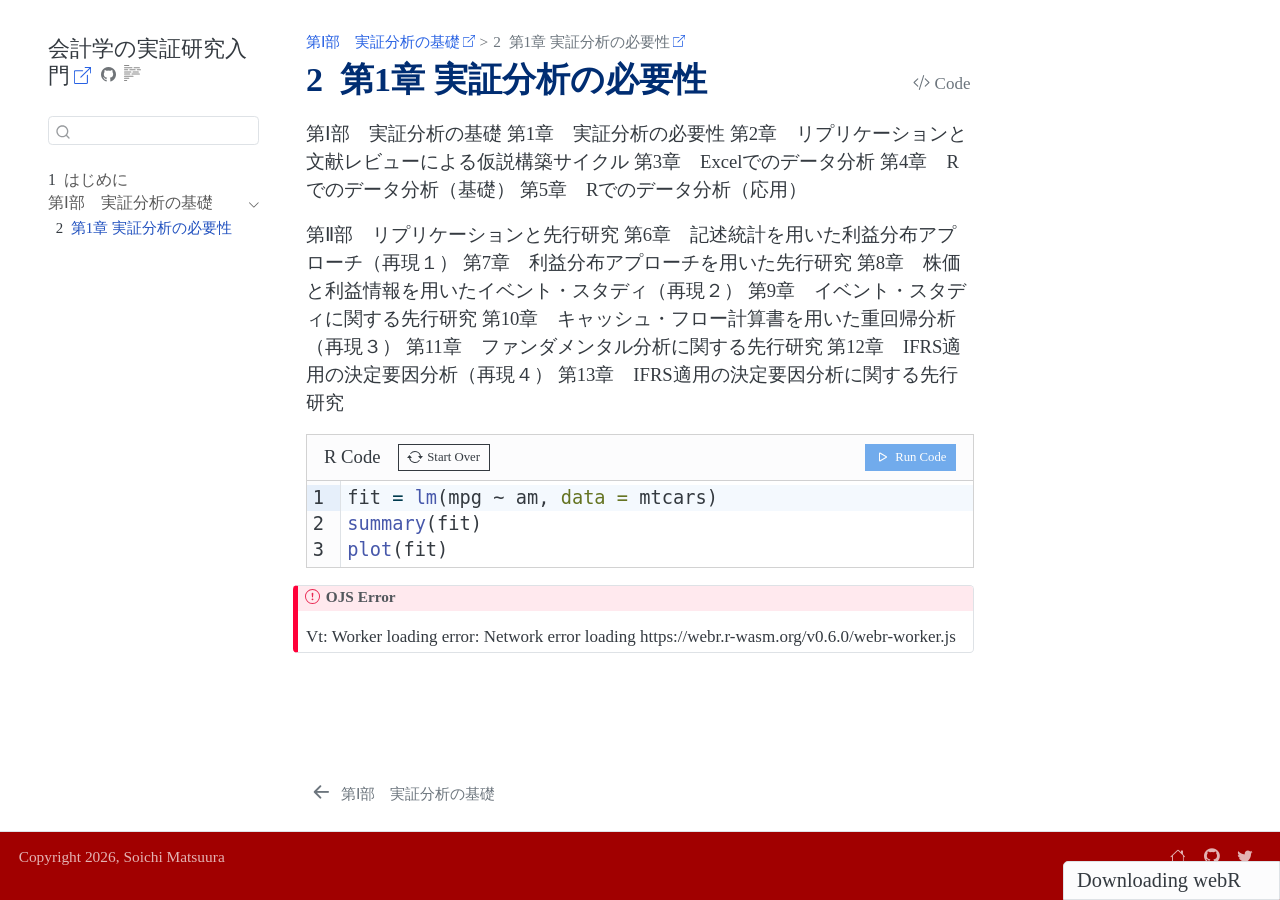
==== commit 1d7b231b: "webr-liveが動かない?" ====
--- a/docs/chapter01.html
+++ b/docs/chapter01.html
@@ -85,6 +85,8 @@
 <link href="site_libs/bootstrap/bootstrap-4821737fae1cfc579e75059a4b0a2faf.min.css" rel="stylesheet" append-hash="true" class="quarto-color-scheme" id="quarto-bootstrap" data-mode="light">
 <link href="site_libs/bootstrap/bootstrap-dark-4821737fae1cfc579e75059a4b0a2faf.min.css" rel="stylesheet" append-hash="true" class="quarto-color-scheme quarto-color-alternate" id="quarto-bootstrap" data-mode="light">
 <link href="site_libs/bootstrap/bootstrap-4821737fae1cfc579e75059a4b0a2faf.min.css" rel="stylesheet" append-hash="true" class="quarto-color-scheme-extra" id="quarto-bootstrap" data-mode="light">
+<script src="site_libs/quarto-contrib/live-runtime/live-runtime.js" type="module"></script>
+<link href="site_libs/quarto-contrib/live-runtime/live-runtime.css" rel="stylesheet">
 <script id="quarto-search-options" type="application/json">{
   "location": "sidebar",
   "copy-button": false,
@@ -112,6 +114,8 @@
     "search-label": "Search"
   }
 }</script>
+<script type="module" src="site_libs/quarto-ojs/quarto-ojs-runtime.js"></script>
+<link href="site_libs/quarto-ojs/quarto-ojs.css" rel="stylesheet">
 
 
 <meta name="twitter:title" content="2&nbsp; 第1章 実証分析の必要性 – 会計学の実証研究入門">
@@ -216,12 +220,48 @@
 
 <p>第Ⅰ部　実証分析の基礎 第1章　実証分析の必要性 第2章　リプリケーションと文献レビューによる仮説構築サイクル 第3章　Excelでのデータ分析 第4章　Rでのデータ分析（基礎） 第5章　Rでのデータ分析（応用）</p>
 <p>第Ⅱ部　リプリケーションと先行研究 第6章　記述統計を用いた利益分布アプローチ（再現１） 第7章　利益分布アプローチを用いた先行研究 第8章　株価と利益情報を用いたイベント・スタディ（再現２） 第9章　イベント・スタディに関する先行研究 第10章　キャッシュ・フロー計算書を用いた重回帰分析（再現３） 第11章　ファンダメンタル分析に関する先行研究 第12章　IFRS適用の決定要因分析（再現４） 第13章　IFRS適用の決定要因分析に関する先行研究</p>
+<div>
+<div id="webr-1" class="exercise-cell">
+
+</div>
+<script type="webr-1-contents">
+eyJhdHRyIjp7ImVkaXQiOnRydWUsImV2YWwiOnRydWV9LCJjb2RlIjoiZml0ID0gbG0obXBnIH4gYW0sIGRhdGEgPSBtdGNhcnMpXG5zdW1tYXJ5KGZpdClcbnBsb3QoZml0KSJ9
+</script>
+</div>
 
 
 <!-- -->
 
+<script type="webr-data">
+eyJvcHRpb25zIjp7ImJhc2VVcmwiOiJodHRwczovL3dlYnIuci13YXNtLm9yZy92MC42LjAvIn0sInBhY2thZ2VzIjp7InBrZ3MiOlsiZXZhbHVhdGUiLCJrbml0ciIsImh0bWx0b29scyJdLCJyZXBvcyI6W119LCJyZW5kZXJfZGYiOiJkZWZhdWx0In0=
+</script>
+<script type="ojs-module-contents">
+[base64]
+</script>
+<div id="exercise-loading-indicator" class="exercise-loading-indicator d-none d-flex align-items-center gap-2">
+<div id="exercise-loading-status" class="d-flex gap-2">
+
+</div>
+<div class="spinner-grow spinner-grow-sm">
+
+</div>
+</div>
+<script type="vfs-file">
+W10=
+</script>
 
 <a onclick="window.scrollTo(0, 0); return false;" role="button" id="quarto-back-to-top"><i class="bi bi-arrow-up"></i> Back to top</a></main> <!-- /main -->
+<script type="ojs-module-contents">
+eyJjb250ZW50cyI6W119
+</script>
+<script type="module">
+if (window.location.protocol === "file:") { alert("The OJS runtime does not work with file:// URLs. Please use a web server to view this document."); }
+window._ojs.paths.runtimeToDoc = "../..";
+window._ojs.paths.runtimeToRoot = "../..";
+window._ojs.paths.docToRoot = "";
+window._ojs.selfContained = false;
+window._ojs.runtime.interpretFromScriptTags();
+</script>
 <script id="quarto-html-after-body" type="application/javascript">
   window.document.addEventListener("DOMContentLoaded", function (event) {
     const icon = "";
@@ -701,7 +741,14 @@
 <span id="cb1-15"><a href="#cb1-15"></a>第10章　キャッシュ・フロー計算書を用いた重回帰分析（再現３）</span>
 <span id="cb1-16"><a href="#cb1-16"></a>第11章　ファンダメンタル分析に関する先行研究</span>
 <span id="cb1-17"><a href="#cb1-17"></a>第12章　IFRS適用の決定要因分析（再現４）</span>
-<span id="cb1-18"><a href="#cb1-18"></a>第13章　IFRS適用の決定要因分析に関する先行研究</span></code></pre></div><button title="Copy to Clipboard" class="code-copy-button" data-in-quarto-modal=""><i class="bi"></i></button></div>
+<span id="cb1-18"><a href="#cb1-18"></a>第13章　IFRS適用の決定要因分析に関する先行研究</span>
+<span id="cb1-19"><a href="#cb1-19"></a></span>
+<span id="cb1-22"><a href="#cb1-22"></a><span class="in">```{webr}</span></span>
+<span id="cb1-23"><a href="#cb1-23"></a><span class="in">fit = lm(mpg ~ am, data = mtcars)</span></span>
+<span id="cb1-24"><a href="#cb1-24"></a><span class="in">summary(fit)</span></span>
+<span id="cb1-25"><a href="#cb1-25"></a><span class="in">plot(fit)</span></span>
+<span id="cb1-26"><a href="#cb1-26"></a><span class="in">```</span></span>
+</code></pre></div><button title="Copy to Clipboard" class="code-copy-button" data-in-quarto-modal=""><i class="bi"></i></button></div>
 </div></div></div></div></div>
 </div> <!-- /content -->
 <footer class="footer">
--- a/docs/site_libs/quarto-contrib/live-runtime/live-runtime.css
+++ b/docs/site_libs/quarto-contrib/live-runtime/live-runtime.css
@@ -0,0 +1 @@
+.quarto-light{--exercise-main-color: var(--bs-body-color, var(--r-main-color, #212529));--exercise-output-color: var(--bs-black, #000000);--exercise-main-bg: var(--bs-body-bg, var(--r-background-color, #ffffff));--exercise-primary-rgb: var(--bs-primary-rgb, 13, 110, 253);--exercise-gray: var(--bs-gray-300, #dee2e6);--exercise-cap-bg: var(--bs-light-bg-subtle, #f8f8f8);--exercise-line-bg: rgba(var(--exercise-primary-rgb), .05);--exercise-line-gutter-bg: rgba(var(--exercise-primary-rgb), .1);--exercise-code-block-color: var(--quarto-scss-export-code-block-color, var(--exercise-main-color));--exercise-code-block-bg: var(--quarto-scss-export-code-block-bg, var(--exercise-main-bg))}.quarto-dark{--exercise-main-color: var(--bs-body-color, var(--r-main-color, #ffffff));--exercise-output-color: var(--bs-body-color, #ffffff);--exercise-main-bg: var(--bs-body-bg, var(--r-background-color, #222222));--exercise-primary-rgb: var(--bs-primary-rgb, 55, 90, 127);--exercise-gray: var(--bs-gray-700, #434343);--exercise-cap-bg: var(--bs-card-cap-bg, #505050);--exercise-line-bg: rgba(var(--exercise-primary-rgb), .2);--exercise-line-gutter-bg: rgba(var(--exercise-primary-rgb), .4);--exercise-code-block-color: var(--quarto-scss-export-code-block-color, var(--exercise-main-color));--exercise-code-block-bg: var(--quarto-scss-export-code-block-bg, var(--exercise-main-bg))}.webr-ojs-exercise.exercise-solution,.webr-ojs-exercise.exercise-hint{border:var(--exercise-gray) 1px solid;border-radius:5px;padding:1rem}.exercise-hint .exercise-hint,.exercise-solution .exercise-solution{border:none;padding:0}.webr-ojs-exercise.exercise-solution>.callout,.webr-ojs-exercise.exercise-hint>.callout{margin:-1rem;border:0}#exercise-loading-indicator{position:fixed;bottom:0;right:0;font-size:1.2rem;padding:.2rem .75rem;border:1px solid var(--exercise-gray);background-color:var(--exercise-cap-bg);border-top-left-radius:5px}#exercise-loading-indicator>.spinner-grow{min-width:1rem}.exercise-loading-details+.exercise-loading-details:before{content:"/ "}@media only screen and (max-width: 576px){#exercise-loading-indicator{font-size:.8rem;padding:.1rem .5rem}#exercise-loading-indicator>.spinner-grow{min-width:.66rem}#exercise-loading-indicator .gap-2{gap:.2rem!important}#exercise-loading-indicator .spinner-grow{--bs-spinner-width: .66rem;--bs-spinner-height: .66rem}}.btn.btn-exercise-editor:disabled,.btn.btn-exercise-editor.disabled,.btn-exercise-editor fieldset:disabled .btn{transition:opacity .5s}.card.exercise-editor .card-header a.btn{--bs-btn-padding-x: .5rem;--bs-btn-padding-y: .15rem;--bs-btn-font-size: .75rem}.quarto-dark .card.exercise-editor .card-header .btn.btn-outline-dark{--bs-btn-color: #f8f8f8;--bs-btn-border-color: #f8f8f8;--bs-btn-hover-color: #000;--bs-btn-hover-bg: #f8f8f8;--bs-btn-hover-border-color: #f8f8f8;--bs-btn-focus-shadow-rgb: 248, 248, 248;--bs-btn-active-color: #000;--bs-btn-active-bg: #f8f8f8;--bs-btn-active-border-color: #f8f8f8;--bs-btn-active-shadow: inset 0 3px 5px rgba(0, 0, 0, .125);--bs-btn-disabled-color: #f8f8f8;--bs-btn-disabled-bg: transparent;--bs-btn-disabled-border-color: #f8f8f8;--bs-btn-bg: transparent;--bs-gradient: none}.card.exercise-editor{--exercise-min-lines: 0;--exercise-max-lines: infinity;--exercise-font-size: var(--bs-body-font-size, 1rem)}.card.exercise-editor .card-header{padding:.5rem 1rem;background-color:var(--exercise-cap-bg);border-bottom:1px solid rgba(0,0,0,.175)}.card.exercise-editor .cm-editor{color:var(--exercise-code-block-color);background-color:var(--exercise-code-block-bg);max-height:calc(var(--exercise-max-lines) * 1.4 * var(--exercise-font-size) + 8px)}.card.exercise-editor .cm-content{caret-color:var(--exercise-code-block-color)}.card.exercise-editor .cm-cursor,.card.exercise-editor .cm-dropCursor{border-left-color:var(--exercise-code-block-color)}.card.exercise-editor .cm-focused .cm-selectionBackgroundm .cm-selectionBackground,.card.exercise-editor .cm-content ::selection{background-color:rgba(var(--exercise-primary-rgb),.1)}.card.exercise-editor .cm-activeLine{background-color:var(--exercise-line-bg)}.card.exercise-editor .cm-activeLineGutter{background-color:var(--exercise-line-gutter-bg)}.card.exercise-editor .cm-gutters{background-color:var(--exercise-cap-bg);color:var(--exercise-main-color);border-right:1px solid var(--exercise-gray)}.card.exercise-editor .cm-content,.card.exercise-editor .cm-gutter{min-height:calc(var(--exercise-min-lines) * 1.4 * var(--exercise-font-size) + 8px)}.card.exercise-editor .cm-scroller{line-height:1.4;overflow:auto}:root{--exercise-editor-hl-al: var(--quarto-hl-al-color, #AD0000);--exercise-editor-hl-an: var(--quarto-hl-an-color, #5E5E5E);--exercise-editor-hl-at: var(--quarto-hl-at-color, #657422);--exercise-editor-hl-bn: var(--quarto-hl-bn-color, #AD0000);--exercise-editor-hl-ch: var(--quarto-hl-ch-color, #20794D);--exercise-editor-hl-co: var(--quarto-hl-co-color, #5E5E5E);--exercise-editor-hl-cv: var(--quarto-hl-cv-color, #5E5E5E);--exercise-editor-hl-cn: var(--quarto-hl-cn-color, #8f5902);--exercise-editor-hl-cf: var(--quarto-hl-cf-color, #003B4F);--exercise-editor-hl-dt: var(--quarto-hl-dt-color, #AD0000);--exercise-editor-hl-dv: var(--quarto-hl-dv-color, #AD0000);--exercise-editor-hl-do: var(--quarto-hl-do-color, #5E5E5E);--exercise-editor-hl-er: var(--quarto-hl-er-color, #AD0000);--exercise-editor-hl-fl: var(--quarto-hl-fl-color, #AD0000);--exercise-editor-hl-fu: var(--quarto-hl-fu-color, #4758AB);--exercise-editor-hl-im: var(--quarto-hl-im-color, #00769E);--exercise-editor-hl-in: var(--quarto-hl-in-color, #5E5E5E);--exercise-editor-hl-kw: var(--quarto-hl-kw-color, #003B4F);--exercise-editor-hl-op: var(--quarto-hl-op-color, #5E5E5E);--exercise-editor-hl-ot: var(--quarto-hl-ot-color, #003B4F);--exercise-editor-hl-pp: var(--quarto-hl-pp-color, #AD0000);--exercise-editor-hl-sc: var(--quarto-hl-sc-color, #5E5E5E);--exercise-editor-hl-ss: var(--quarto-hl-ss-color, #20794D);--exercise-editor-hl-st: var(--quarto-hl-st-color, #20794D);--exercise-editor-hl-va: var(--quarto-hl-va-color, #111111);--exercise-editor-hl-vs: var(--quarto-hl-vs-color, #20794D);--exercise-editor-hl-wa: var(--quarto-hl-wa-color, #5E5E5E)}*[data-bs-theme=dark]{--exercise-editor-hl-al: var(--quarto-hl-al-color, #f07178);--exercise-editor-hl-an: var(--quarto-hl-an-color, #d4d0ab);--exercise-editor-hl-at: var(--quarto-hl-at-color, #00e0e0);--exercise-editor-hl-bn: var(--quarto-hl-bn-color, #d4d0ab);--exercise-editor-hl-bu: var(--quarto-hl-bu-color, #abe338);--exercise-editor-hl-ch: var(--quarto-hl-ch-color, #abe338);--exercise-editor-hl-co: var(--quarto-hl-co-color, #f8f8f2);--exercise-editor-hl-cv: var(--quarto-hl-cv-color, #ffd700);--exercise-editor-hl-cn: var(--quarto-hl-cn-color, #ffd700);--exercise-editor-hl-cf: var(--quarto-hl-cf-color, #ffa07a);--exercise-editor-hl-dt: var(--quarto-hl-dt-color, #ffa07a);--exercise-editor-hl-dv: var(--quarto-hl-dv-color, #d4d0ab);--exercise-editor-hl-do: var(--quarto-hl-do-color, #f8f8f2);--exercise-editor-hl-er: var(--quarto-hl-er-color, #f07178);--exercise-editor-hl-ex: var(--quarto-hl-ex-color, #00e0e0);--exercise-editor-hl-fl: var(--quarto-hl-fl-color, #d4d0ab);--exercise-editor-hl-fu: var(--quarto-hl-fu-color, #ffa07a);--exercise-editor-hl-im: var(--quarto-hl-im-color, #abe338);--exercise-editor-hl-in: var(--quarto-hl-in-color, #d4d0ab);--exercise-editor-hl-kw: var(--quarto-hl-kw-color, #ffa07a);--exercise-editor-hl-op: var(--quarto-hl-op-color, #ffa07a);--exercise-editor-hl-ot: var(--quarto-hl-ot-color, #00e0e0);--exercise-editor-hl-pp: var(--quarto-hl-pp-color, #dcc6e0);--exercise-editor-hl-re: var(--quarto-hl-re-color, #00e0e0);--exercise-editor-hl-sc: var(--quarto-hl-sc-color, #abe338);--exercise-editor-hl-ss: var(--quarto-hl-ss-color, #abe338);--exercise-editor-hl-st: var(--quarto-hl-st-color, #abe338);--exercise-editor-hl-va: var(--quarto-hl-va-color, #00e0e0);--exercise-editor-hl-vs: var(--quarto-hl-vs-color, #abe338);--exercise-editor-hl-wa: var(--quarto-hl-wa-color, #dcc6e0)}pre>code.sourceCode span.tok-keyword,.exercise-editor-body>.cm-editor span.tok-keyword{color:var(--exercise-editor-hl-kw)}pre>code.sourceCode span.tok-operator,.exercise-editor-body>.cm-editor span.tok-operator{color:var(--exercise-editor-hl-op)}pre>code.sourceCode span.tok-definitionOperator,.exercise-editor-body>.cm-editor span.tok-definitionOperator{color:var(--exercise-editor-hl-ot)}pre>code.sourceCode span.tok-compareOperator,.exercise-editor-body>.cm-editor span.tok-compareOperator{color:var(--exercise-editor-hl-ot)}pre>code.sourceCode span.tok-attributeName,.exercise-editor-body>.cm-editor span.tok-attributeName{color:var(--exercise-editor-hl-at)}pre>code.sourceCode span.tok-controlKeyword,.exercise-editor-body>.cm-editor span.tok-controlKeyword{color:var(--exercise-editor-hl-cf)}pre>code.sourceCode span.tok-comment,.exercise-editor-body>.cm-editor span.tok-comment{color:var(--exercise-editor-hl-co)}pre>code.sourceCode span.tok-string,.exercise-editor-body>.cm-editor span.tok-string{color:var(--exercise-editor-hl-st)}pre>code.sourceCode span.tok-string2,.exercise-editor-body>.cm-editor span.tok-string2{color:var(--exercise-editor-hl-ss)}pre>code.sourceCode span.tok-variableName,.exercise-editor-body>.cm-editor span.tok-variableName{color:var(--exercise-editor-hl-va)}pre>code.sourceCode span.tok-bool,pre>code.sourceCode span.tok-literal,pre>code.sourceCode span.tok-separator,.exercise-editor-body>.cm-editor span.tok-bool,.exercise-editor-body>.cm-editor span.tok-literal,.exercise-editor-body>.cm-editor span.tok-separator{color:var(--exercise-editor-hl-cn)}pre>code.sourceCode span.tok-bool,pre>code.sourceCode span.tok-literal,.exercise-editor-body>.cm-editor span.tok-bool,.exercise-editor-body>.cm-editor span.tok-literal{color:var(--exercise-editor-hl-cn)}pre>code.sourceCode span.tok-number,pre>code.sourceCode span.tok-integer,.exercise-editor-body>.cm-editor span.tok-number,.exercise-editor-body>.cm-editor span.tok-integer{color:var(--exercise-editor-hl-dv)}pre>code.sourceCode span.tok-function-variableName,.exercise-editor-body>.cm-editor span.tok-function-variableName{color:var(--exercise-editor-hl-fu)}pre>code.sourceCode span.tok-function-attributeName,.exercise-editor-body>.cm-editor span.tok-function-attributeName{color:var(--exercise-editor-hl-at)}div.exercise-cell-output.cell-output pre code,div.exercise-cell-output.cell-output-stdout pre code,div.exercise-cell-output.cell-output-stderr pre code{white-space:pre-wrap;word-wrap:break-word}div.exercise-cell-output.cell-output-stdout pre code,div.exercise-cell-output pre code span.cell-output-stdout{color:var(--exercise-output-color, #000000)}div.exercise-cell-output.cell-output-stderr pre code,div.exercise-cell-output pre code span.cell-output-stderr{color:var(--exercise-editor-hl-er, #AD0000)}div.cell-output-pyodide table{border:none;margin:0 auto 1em}div.cell-output-pyodide thead{border-bottom:1px solid var(--exercise-main-color)}div.cell-output-pyodide td,div.cell-output-pyodide th,div.cell-output-pyodide tr{padding:.5em;line-height:normal}div.cell-output-pyodide th{font-weight:700}div.cell-output-display canvas{background-color:#fff}.tab-pane>.exercise-tab-pane-header+div.webr-ojs-exercise{margin-top:1em}.alert .exercise-feedback p:last-child{margin-bottom:0}.alert.exercise-grade{animation-duration:.25s;animation-name:exercise-grade-slidein}@keyframes exercise-grade-slidein{0%{transform:translateY(10px);opacity:0}to{transform:translateY(0);opacity:1}}.alert.exercise-grade p:last-child{margin-bottom:0}.alert.exercise-grade pre{white-space:pre-wrap;color:inherit}.observablehq pre>code.sourceCode{white-space:pre;position:relative}.observablehq div.sourceCode{margin:1em 0!important}.observablehq pre.sourceCode{margin:0!important}@media screen{.observablehq div.sourceCode{overflow:auto}}@media print{.observablehq pre>code.sourceCode{white-space:pre-wrap}.observablehq pre>code.sourceCode>span{text-indent:-5em;padding-left:5em}}.reveal .d-none{display:none!important}.reveal .d-flex{display:flex!important}.reveal .card.exercise-editor .justify-content-between{justify-content:space-between!important}.reveal .card.exercise-editor .align-items-center{align-items:center!important}.reveal .card.exercise-editor .gap-1{gap:.25rem!important}.reveal .card.exercise-editor .gap-2{gap:.5rem!important}.reveal .card.exercise-editor .gap-3{gap:.75rem!important}.reveal .card.exercise-editor{--exercise-font-size: 1.3rem;margin:1rem 0;border:1px solid rgba(0,0,0,.175);border-radius:.375rem;font-size:var(--exercise-font-size);overflow:hidden}.reveal .card.exercise-editor .card-header{padding:.5rem 1rem;background-color:var(--exercise-cap-bg);border-bottom:1px solid rgba(0,0,0,.175)}.reveal .cell-output-webr.cell-output-display,.reveal .cell-output-pyodide.cell-output-display{text-align:center}.quarto-light .reveal .btn.btn-exercise-editor.btn-primary{--exercise-btn-bg: var(--bs-btn-bg, #0d6efd);--exercise-btn-color: var(--bs-btn-color, #ffffff);--exercise-btn-border-color: var(--bs-btn-border-color, #0d6efd);--exercise-btn-hover-border-color: var(--bs-btn-hover-border-color, #0b5ed7);--exercise-btn-hover-bg: var(--bs-btn-hover-bg, #0b5ed7);--exercise-btn-hover-color: var(--bs-btn-hover-color, #ffffff)}.quarto-dark .reveal .btn.btn-exercise-editor.btn-primary{--exercise-btn-bg: var(--bs-btn-bg, #375a7f);--exercise-btn-color: var(--bs-btn-color, #ffffff);--exercise-btn-border-color: var(--bs-btn-border-color, #375a7f);--exercise-btn-hover-border-color: var(--bs-btn-hover-border-color, #2c4866);--exercise-btn-hover-bg: var(--bs-btn-hover-bg, #2c4866);--exercise-btn-hover-color: var(--bs-btn-hover-color, #ffffff)}.quarto-light .reveal .btn.btn-exercise-editor.btn-outline-dark{--exercise-btn-bg: var(--bs-btn-bg, transparent);--exercise-btn-color: var(--bs-btn-color, #333);--exercise-btn-border-color: var(--bs-btn-border-color, #333);--exercise-btn-hover-border-color: var(--bs-btn-hover-border-color, #333);--exercise-btn-hover-bg: var(--bs-btn-hover-bg, #333);--exercise-btn-hover-color: var(--bs-btn-hover-color, #ffffff)}.quarto-dark .reveal .btn.btn-exercise-editor.btn-outline-dark{--exercise-btn-bg: var(--bs-btn-bg, transparent);--exercise-btn-color: var(--bs-btn-color, #f8f8f8);--exercise-btn-border-color: var(--bs-btn-border-color, #f8f8f8);--exercise-btn-hover-border-color: var(--bs-btn-hover-border-color, #f8f8f8);--exercise-btn-hover-bg: var(--bs-btn-hover-bg, #f8f8f8);--exercise-btn-hover-color: var(--bs-btn-hover-color, #000000)}@media only screen and (max-width: 576px){:not(.reveal) .card-header .btn-exercise-editor>.btn-label-exercise-editor{max-width:0px;margin-left:-4px;overflow:hidden;transition:max-width .2s ease-in,margin-left .05s ease-out .2s}:not(.reveal) .card-header .btn-exercise-editor:hover>.btn-label-exercise-editor{position:inherit;max-width:80px;margin-left:0;transition:max-width .2s ease-out .05s,margin-left .05s ease-in}}.reveal .card.exercise-editor .btn-group{border-radius:.375rem;position:relative;display:inline-flex;vertical-align:middle}.reveal .card.exercise-editor .btn-group>.btn{position:relative;flex:1 1 auto}.reveal .card.exercise-editor .btn-group>:not(.btn-check:first-child)+.btn,.reveal .card.exercise-editor .btn-group>.btn-group:not(:first-child){margin-left:-1px}.reveal .card.exercise-editor .btn-group>.btn:not(:last-child):not(.dropdown-toggle),.reveal .card.exercise-editor .btn-group>.btn.dropdown-toggle-split:first-child,.reveal .card.exercise-editor .btn-group>.btn-group:not(:last-child)>.btn{border-top-right-radius:0;border-bottom-right-radius:0}.reveal .card.exercise-editor .btn-group>.btn:nth-child(n+3),.reveal .card.exercise-editor .btn-group>:not(.btn-check)+.btn,.reveal .card.exercise-editor .btn-group>.btn-group:not(:first-child)>.btn{border-top-left-radius:0;border-bottom-left-radius:0}.reveal .btn.btn-exercise-editor{display:inline-block;padding:.25rem .5rem;font-size:1rem;color:var(--exercise-btn-color);background-color:var(--exercise-btn-bg);text-align:center;text-decoration:none;vertical-align:middle;cursor:pointer;user-select:none;border:1px solid var(--exercise-btn-border-color);border-radius:.375rem;transition:color .15s ease-in-out,background-color .15s ease-in-out,border-color .15s ease-in-out,box-shadow .15s ease-in-out}.reveal .btn.btn-exercise-editor:hover{color:var(--exercise-btn-hover-color);background-color:var(--exercise-btn-hover-bg);border-color:var(--exercise-btn-hover-border-color)}.reveal .btn.btn-exercise-editor:disabled,.reveal .btn.btn-exercise-editor.disabled,.reveal .btn-exercise-editor fieldset:disabled .btn{pointer-events:none;opacity:.65}.reveal .card.exercise-editor .spinner-grow{background-color:currentcolor;opacity:0;display:inline-block;width:1.5rem;height:1.5rem;vertical-align:-.125em;border-radius:50%;animation:.75s linear infinite spinner-grow}.reveal .cell-output-container pre code{overflow:auto;max-height:initial}.reveal .alert.exercise-grade{font-size:.55em;position:relative;padding:1rem;margin:1rem 0;border-radius:.25rem;color:var(--exercise-alert-color);background-color:var(--exercise-alert-bg);border:1px solid var(--exercise-alert-border-color)}.reveal .alert.exercise-grade .alert-link{font-weight:700;color:var(--exercise-alert-link-color)}.quarto-light .reveal .exercise-grade.alert-info{--exercise-alert-color: #055160;--exercise-alert-bg: #cff4fc;--exercise-alert-border-color: #9eeaf9;--exercise-alert-link-color: #055160}.quarto-light .reveal .exercise-grade.alert-success{--exercise-alert-color: #0a3622;--exercise-alert-bg: #d1e7dd;--exercise-alert-border-color: #a3cfbb;--exercise-alert-link-color: #0a3622}.quarto-light .reveal .exercise-grade.alert-warning{--exercise-alert-color: #664d03;--exercise-alert-bg: #fff3cd;--exercise-alert-border-color: #ffe69c;--exercise-alert-link-color: #664d03}.quarto-light .reveal .exercise-grade.alert-danger{--exercise-alert-color: #58151c;--exercise-alert-bg: #f8d7da;--exercise-alert-border-color: #f1aeb5;--exercise-alert-link-color: #58151c}.quarto-dark .reveal .exercise-grade.alert-info{--exercise-alert-color: #ffffff;--exercise-alert-bg: #3498db;--exercise-alert-border-color: #3498db;--exercise-alert-link-color: #ffffff}.quarto-dark .reveal .exercise-grade.alert-success{--exercise-alert-color: #ffffff;--exercise-alert-bg: #00bc8c;--exercise-alert-border-color: #00bc8c;--exercise-alert-link-color: #ffffff}.quarto-dark .reveal .exercise-grade.alert-warning{--exercise-alert-color: #ffffff;--exercise-alert-bg: #f39c12;--exercise-alert-border-color: #f39c12;--exercise-alert-link-color: #ffffff}.quarto-dark .reveal .exercise-grade.alert-danger{--exercise-alert-color: #ffffff;--exercise-alert-bg: #e74c3c;--exercise-alert-border-color: #e74c3c;--exercise-alert-link-color: #ffffff}
--- a/docs/site_libs/quarto-ojs/quarto-ojs.css
+++ b/docs/site_libs/quarto-ojs/quarto-ojs.css
@@ -0,0 +1,163 @@
+span.ojs-inline span div {
+  display: inline-block;
+}
+
+/* add some breathing room between display outputs and text especially */
+div.cell + section,
+div.cell + h1,
+div.cell + h2,
+div.cell + h3,
+div.cell + h4,
+div.cell + h5,
+div.cell + h6,
+div.cell + p {
+  margin-top: 1rem;
+}
+
+div[nodetype="declaration"]:not([data-output="all"])
+  div.observablehq:not(observablehq--error) {
+  display: none;
+}
+
+/* mimic bootstrap behavior which is always correct in observablehq outputs */
+.observablehq a:not([href]):not([class]),
+.observablehq a:not([href]):not([class]):hover {
+  color: inherit;
+  text-decoration: none;
+}
+
+.observablehq .observablehq--inspect {
+  --code-fallback: Consolas, monaco, monospace;
+  font-family: var(--bs-font-monospace, var(--code-fallback));
+  font-size: 0.8em;
+}
+
+.observablehq--field {
+  margin-left: 1rem;
+}
+
+.observablehq--caret {
+  margin-right: 2px;
+  vertical-align: baseline;
+}
+
+.observablehq--collapsed,
+.observablehq--expanded.observablehq--inspect a {
+  cursor: pointer;
+}
+
+/* classes directly from observable's runtime */
+.observablehq--key,
+.observablehq--index {
+  color: var(--quarto-hl-dt-color);
+}
+
+.observablehq--string {
+  color: var(--quarto-hl-st-color);
+}
+
+.observablehq--bigint,
+.observablehq--date,
+.observablehq--number,
+.observablehq--regexp,
+.observablehq--symbol {
+  color: var(--quarto-hl-dv-color);
+}
+
+.observablehq--null,
+.observablehq--boolean,
+.observablehq--undefined,
+.observablehq--keyword {
+  color: var(--quarto-hl-kw-color);
+}
+
+/* In addition, their import statements specifically come highlighted by hljs.
+   (probably some legacy feature of theirs?) We handle those here as well. 
+
+   Just to be on the safe side, we select on observable's 'md-pre'
+   class as well, in case someone else uses hljs and wishes to put
+   their own highlighting.
+
+   TODO Note that to make our highlighting consistent, we're
+   overriding the "im" class to present like a keyword. I should make
+   sure this looks right everywhere, but I don't know how to test it
+   comprehensively.
+*/
+
+code.javascript span.im {
+  color: var(--quarto-hl-kw-color);
+}
+
+pre.observablehq--md-pre span.hljs-keyword {
+  color: var(--quarto-hl-kw-color);
+}
+
+pre.observablehq--md-pre span.hljs-string {
+  color: var(--quarto-hl-st-color);
+}
+
+pre.observablehq--md-pre .span.hljs-date,
+pre.observablehq--md-pre .span.hljs-number,
+pre.observablehq--md-pre .span.hljs-regexp,
+pre.observablehq--md-pre .span.hljs-symbol {
+  color: var(--quarto-hl-dv-color);
+}
+
+/* Other general niceties, but it's possible that we should do this on a page-by-page basis */
+
+input {
+  vertical-align: middle;
+}
+
+input[type="radio"],
+input[type="checkbox"] {
+  margin: 0px 0px 3px 0px;
+}
+
+.observable-in-a-box-waiting-for-module-import {
+  visibility: hidden;
+}
+
+/* play nicely w/ sidebar layout */
+.panel-sidebar .observablehq > form[class^="oi-"] {
+  flex-wrap: wrap !important;
+}
+
+/* likely that this only makes sense with bootstrap. TODO check with charles */
+.observablehq table {
+  font-size: 0.9em !important;
+}
+
+.quarto-ojs-hide {
+  display: none;
+}
+
+.quarto-ojs-error-pinpoint {
+  border-bottom: 2px dotted #e51400;
+  font-weight: 700;
+  cursor: pointer;
+}
+
+code span.quarto-ojs-error-pinpoint {
+  color: inherit;
+}
+
+.observablehq--error .observablehq--inspect {
+  font-size: 0.875em !important;
+}
+
+.observablehq--error .callout {
+  margin-bottom: 0;
+  margin-top: 0;
+}
+
+/* this counteracts the negative margin which observablehq uses in their tables at runtime */
+.quarto-ojs-table-fixup {
+  padding-left: 14px;
+}
+
+div.observablehq input[type="date"] {
+  border-style: solid;
+  padding: 0.8em 0.5em 0.8em 0.5em;
+  border-color: rgba(220, 220, 220, 0.3);
+}
